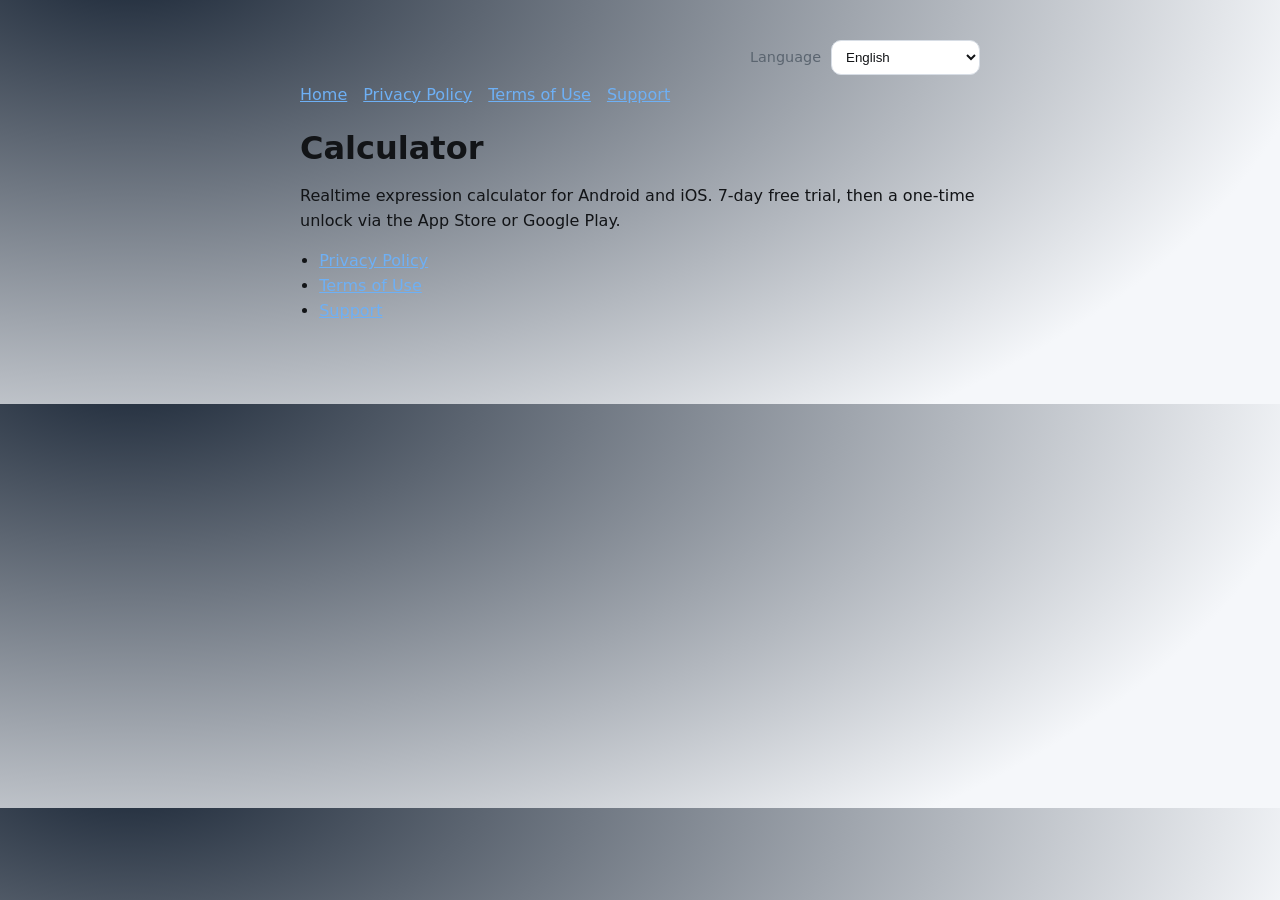
==== apps/calculator/index.html @ 7686fcf8 "Add multi-app legal pages for App Store and Google Play. Host Calculator Privacy/Terms/Support on Gi" ====
<!doctype html>
<html lang="en">
<head>
  <meta charset="utf-8" />
  <meta name="viewport" content="width=device-width, initial-scale=1" />
  <title>Calculator</title>
  <link rel="stylesheet" href="./assets/styles.css" />
</head>
<body data-page="home">
  <main>
    <div class="lang-bar">
      <label id="lang-label" for="lang-select">Language</label>
      <select id="lang-select" aria-label="Language"></select>
    </div>
    <nav id="nav"></nav>
    <h1 id="page-title">Calculator</h1>
    <p id="page-lead"></p>
    <ul id="home-links"></ul>
  </main>
  <script src="./assets/site-config.js"></script>
  <script src="./assets/legal-i18n.js"></script>
  <script src="./assets/legal-app.js"></script>
</body>
</html>
---- apps/calculator/assets/styles.css ----
:root {
  color-scheme: light dark;
  --bg: #0b0c0e;
  --fg: #f2f4f7;
  --muted: #9aa3af;
  --accent: #6eb0f5;
  --card: #15181d;
  --line: #2a3038;
  font-family: "SF Pro Text", "Segoe UI", system-ui, sans-serif;
}

@media (prefers-color-scheme: light) {
  :root {
    --bg: #f5f7fa;
    --fg: #121417;
    --muted: #5b6570;
    --card: #ffffff;
    --line: #d7dde5;
  }
}

* { box-sizing: border-box; }
body {
  margin: 0;
  background: radial-gradient(1200px 600px at 10% -10%, #1a2636, var(--bg));
  color: var(--fg);
  line-height: 1.55;
}
main {
  max-width: 720px;
  margin: 0 auto;
  padding: 40px 20px 64px;
}
h1, h2 { line-height: 1.25; }
h1 { margin: 0 0 12px; font-size: 2rem; }
h2 { margin: 28px 0 10px; font-size: 1.25rem; }
p, li { color: var(--fg); }
.muted, .meta { color: var(--muted); }
a { color: var(--accent); }
ul { padding-left: 1.2rem; }
.card {
  background: var(--card);
  border: 1px solid var(--line);
  border-radius: 14px;
  padding: 16px 18px;
  margin: 16px 0;
}
nav {
  display: flex;
  flex-wrap: wrap;
  gap: 10px 16px;
  margin: 8px 0 20px;
}
nav a { margin-right: 0; }
.lang-bar {
  display: flex;
  align-items: center;
  justify-content: flex-end;
  gap: 10px;
  margin-bottom: 8px;
}
.lang-bar label {
  color: var(--muted);
  font-size: 0.9rem;
}
.lang-bar select {
  background: var(--card);
  color: var(--fg);
  border: 1px solid var(--line);
  border-radius: 10px;
  padding: 8px 10px;
}
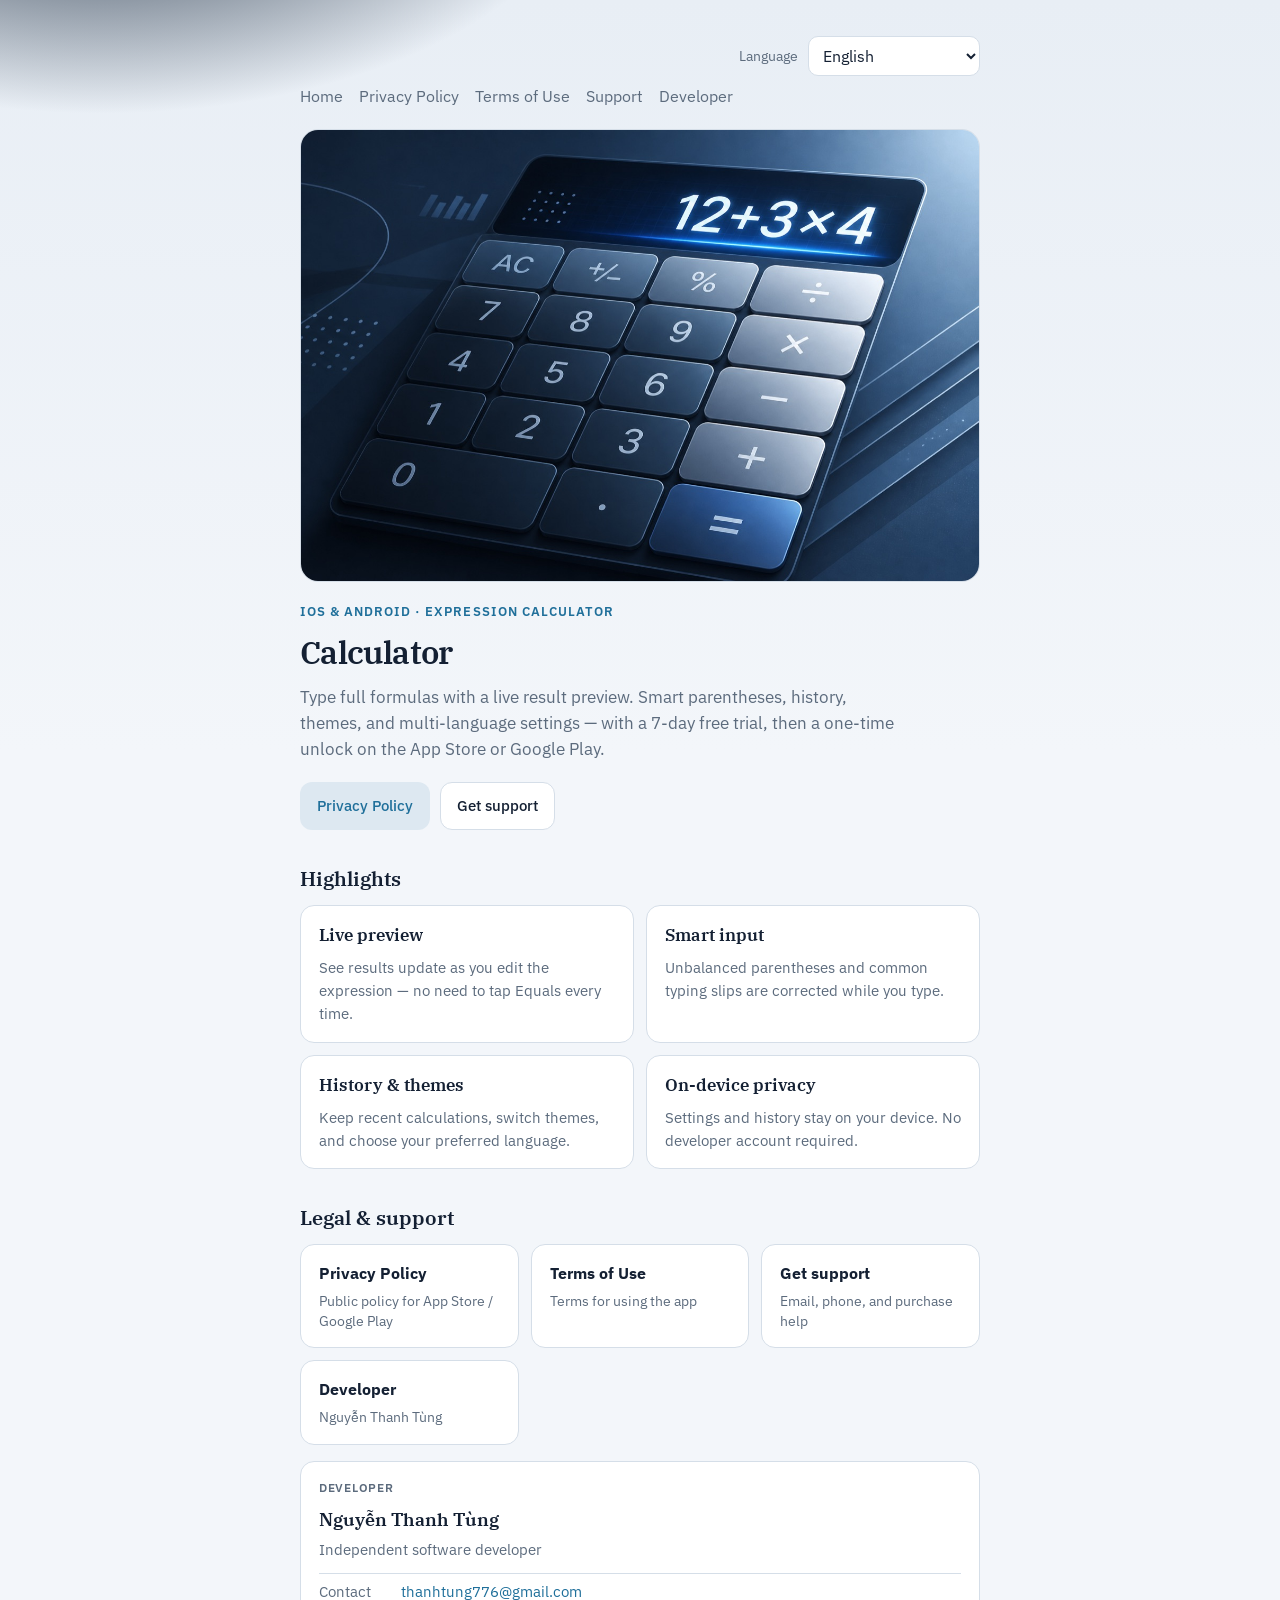
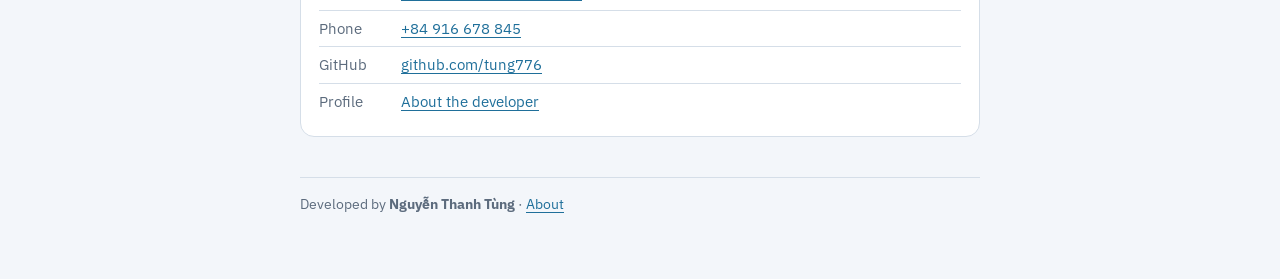
==== commit 9048f04b: "Enrich Calculator homepage with cover, features, and legal cards. Replace the sparse index with a pr" ====
--- a/apps/calculator/index.html
+++ b/apps/calculator/index.html
@@ -3,6 +3,7 @@
 <head>
   <meta charset="utf-8" />
   <meta name="viewport" content="width=device-width, initial-scale=1" />
+  <meta name="description" content="Calculator — realtime expression calculator for iOS and Android. Privacy Policy, Terms, and Support." />
   <title>Calculator</title>
   <link rel="stylesheet" href="./assets/styles.css" />
 </head>
@@ -13,9 +14,33 @@
       <select id="lang-select" aria-label="Language"></select>
     </div>
     <nav id="nav"></nav>
-    <h1 id="page-title">Calculator</h1>
-    <p id="page-lead"></p>
-    <ul id="home-links"></ul>
+
+    <section class="home-hero">
+      <img
+        class="home-cover"
+        src="./assets/cover.jpg"
+        width="768"
+        height="512"
+        alt="Calculator"
+        id="home-cover"
+      />
+      <p class="home-kicker" id="home-kicker"></p>
+      <h1 id="page-title">Calculator</h1>
+      <p id="page-lead" class="home-lead"></p>
+      <div class="home-actions" id="home-actions"></div>
+    </section>
+
+    <section class="home-section">
+      <h2 id="features-title"></h2>
+      <div class="feature-grid" id="home-features"></div>
+    </section>
+
+    <section class="home-section">
+      <h2 id="legal-title"></h2>
+      <div class="legal-grid" id="home-legal"></div>
+    </section>
+
+    <div id="dev-card" class="card"></div>
   </main>
   <script src="./assets/site-config.js"></script>
   <script src="./assets/legal-i18n.js"></script>
--- a/apps/calculator/assets/styles.css
+++ b/apps/calculator/assets/styles.css
@@ -1,47 +1,61 @@
+@import url("https://fonts.googleapis.com/css2?family=IBM+Plex+Sans:wght@400;500;600&family=IBM+Plex+Serif:wght@500;600&display=swap");
+
 :root {
   color-scheme: light dark;
-  --bg: #0b0c0e;
-  --fg: #f2f4f7;
-  --muted: #9aa3af;
-  --accent: #6eb0f5;
-  --card: #15181d;
-  --line: #2a3038;
-  font-family: "SF Pro Text", "Segoe UI", system-ui, sans-serif;
+  --bg: #0c1118;
+  --bg-soft: #121923;
+  --fg: #e8eef6;
+  --muted: #8b97a8;
+  --accent: #5ba4cf;
+  --accent-soft: rgba(91, 164, 207, 0.14);
+  --card: #151d28;
+  --line: #243041;
+  --radius: 14px;
+  font-family: "IBM Plex Sans", "Segoe UI", system-ui, sans-serif;
 }
 
 @media (prefers-color-scheme: light) {
   :root {
-    --bg: #f5f7fa;
-    --fg: #121417;
-    --muted: #5b6570;
+    --bg: #f3f6fa;
+    --bg-soft: #e8eef5;
+    --fg: #142033;
+    --muted: #5c6b7d;
+    --accent: #1f6f9a;
+    --accent-soft: rgba(31, 111, 154, 0.1);
     --card: #ffffff;
-    --line: #d7dde5;
+    --line: #d5dee8;
   }
 }
 
 * { box-sizing: border-box; }
 body {
   margin: 0;
-  background: radial-gradient(1200px 600px at 10% -10%, #1a2636, var(--bg));
+  background:
+    radial-gradient(900px 480px at 8% -8%, #1a2a3d 0%, transparent 55%),
+    linear-gradient(180deg, var(--bg-soft), var(--bg) 40%);
   color: var(--fg);
   line-height: 1.55;
 }
 main {
   max-width: 720px;
   margin: 0 auto;
-  padding: 40px 20px 64px;
-}
-h1, h2 { line-height: 1.25; }
-h1 { margin: 0 0 12px; font-size: 2rem; }
+  padding: 36px 20px 64px;
+}
+h1, h2 {
+  line-height: 1.25;
+  font-family: "IBM Plex Serif", Georgia, serif;
+  font-weight: 600;
+}
+h1 { margin: 0 0 12px; font-size: 2rem; letter-spacing: -0.02em; }
 h2 { margin: 28px 0 10px; font-size: 1.25rem; }
 p, li { color: var(--fg); }
 .muted, .meta { color: var(--muted); }
-a { color: var(--accent); }
+a { color: var(--accent); text-underline-offset: 3px; }
 ul { padding-left: 1.2rem; }
 .card {
   background: var(--card);
   border: 1px solid var(--line);
-  border-radius: 14px;
+  border-radius: var(--radius);
   padding: 16px 18px;
   margin: 16px 0;
 }
@@ -51,7 +65,8 @@
   gap: 10px 16px;
   margin: 8px 0 20px;
 }
-nav a { margin-right: 0; }
+nav a { color: var(--muted); text-decoration: none; }
+nav a:hover { color: var(--fg); }
 .lang-bar {
   display: flex;
   align-items: center;
@@ -69,4 +84,174 @@
   border: 1px solid var(--line);
   border-radius: 10px;
   padding: 8px 10px;
-}
+  font: inherit;
+}
+.dev-card-title {
+  margin: 0 0 8px;
+  font-size: 0.78rem;
+  font-weight: 600;
+  letter-spacing: 0.06em;
+  text-transform: uppercase;
+  color: var(--muted);
+}
+.dev-card-name {
+  margin: 0 0 4px;
+  font-family: "IBM Plex Serif", Georgia, serif;
+  font-size: 1.15rem;
+  font-weight: 600;
+}
+.dev-card-role {
+  margin: 0 0 12px;
+  color: var(--muted);
+  font-size: 0.95rem;
+}
+.dev-card-lines {
+  margin: 0;
+  padding: 0;
+  list-style: none;
+}
+.dev-card-lines li {
+  display: flex;
+  flex-wrap: wrap;
+  gap: 6px 10px;
+  padding: 6px 0;
+  border-top: 1px solid var(--line);
+  font-size: 0.95rem;
+}
+.dev-card-lines .label {
+  min-width: 72px;
+  color: var(--muted);
+}
+.site-footer {
+  margin-top: 40px;
+  padding-top: 16px;
+  border-top: 1px solid var(--line);
+  color: var(--muted);
+  font-size: 0.88rem;
+}
+
+.home-hero {
+  margin: 8px 0 8px;
+}
+
+.home-cover {
+  width: 100%;
+  height: auto;
+  aspect-ratio: 3 / 2;
+  object-fit: cover;
+  border-radius: calc(var(--radius) + 4px);
+  border: 1px solid var(--line);
+  margin: 0 0 20px;
+  background: var(--card);
+  display: block;
+}
+
+.home-kicker {
+  margin: 0 0 10px;
+  color: var(--accent);
+  font-size: 0.8rem;
+  font-weight: 600;
+  letter-spacing: 0.08em;
+  text-transform: uppercase;
+}
+
+.home-lead {
+  margin: 0;
+  color: var(--muted);
+  font-size: 1.05rem;
+  max-width: 38rem;
+}
+
+.home-actions {
+  display: flex;
+  flex-wrap: wrap;
+  gap: 10px;
+  margin-top: 20px;
+}
+
+.btn {
+  display: inline-flex;
+  align-items: center;
+  justify-content: center;
+  padding: 11px 16px;
+  border-radius: 12px;
+  border: 1px solid var(--line);
+  background: var(--card);
+  color: var(--fg);
+  text-decoration: none;
+  font-weight: 500;
+  font-size: 0.95rem;
+}
+
+.btn:hover { border-color: var(--accent); }
+
+.btn-primary {
+  background: var(--accent-soft);
+  border-color: transparent;
+  color: var(--accent);
+}
+
+.home-section {
+  margin-top: 36px;
+}
+
+.home-section h2 {
+  margin: 0 0 14px;
+}
+
+.feature-grid {
+  display: grid;
+  grid-template-columns: repeat(auto-fit, minmax(220px, 1fr));
+  gap: 12px;
+}
+
+.feature-card {
+  background: var(--card);
+  border: 1px solid var(--line);
+  border-radius: var(--radius);
+  padding: 16px 18px;
+}
+
+.feature-card h3 {
+  margin: 0 0 8px;
+  font-family: "IBM Plex Serif", Georgia, serif;
+  font-size: 1.05rem;
+  font-weight: 600;
+}
+
+.feature-card p {
+  margin: 0;
+  color: var(--muted);
+  font-size: 0.94rem;
+}
+
+.legal-grid {
+  display: grid;
+  grid-template-columns: repeat(auto-fit, minmax(200px, 1fr));
+  gap: 12px;
+}
+
+.legal-card {
+  display: flex;
+  flex-direction: column;
+  gap: 6px;
+  background: var(--card);
+  border: 1px solid var(--line);
+  border-radius: var(--radius);
+  padding: 16px 18px;
+  text-decoration: none;
+  color: inherit;
+}
+
+.legal-card:hover { border-color: var(--accent); }
+
+.legal-card strong {
+  color: var(--fg);
+  font-size: 1rem;
+}
+
+.legal-card span {
+  color: var(--muted);
+  font-size: 0.88rem;
+  line-height: 1.4;
+}
